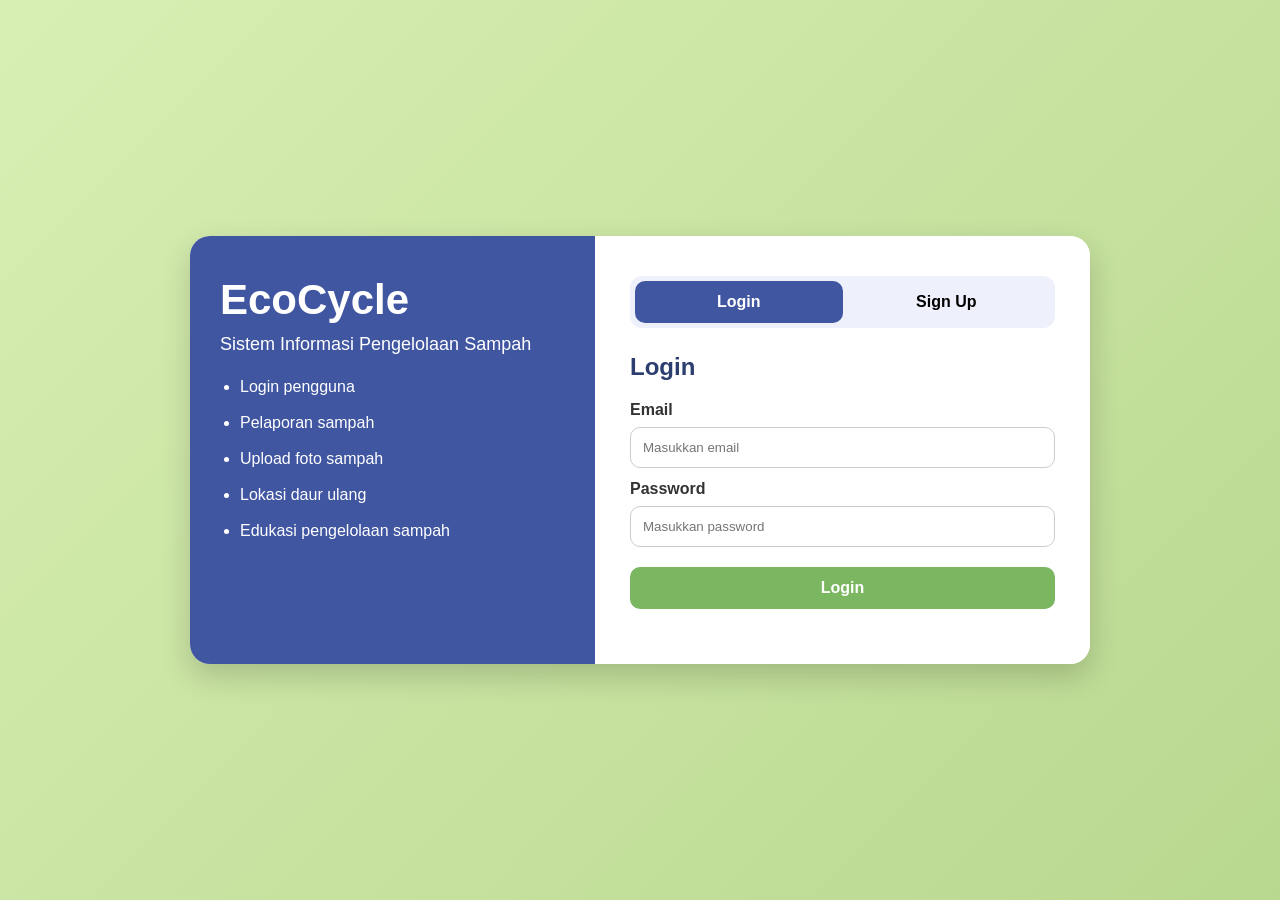
==== dashboard.html @ 8ff400cf "First Upload" ====
<!DOCTYPE html>
<html lang="id">
<head>
  <meta charset="UTF-8">
  <meta name="viewport" content="width=device-width, initial-scale=1.0">
  <title>Dashboard EcoCycle</title>
  <style>
    * {
      margin: 0;
      padding: 0;
      box-sizing: border-box;
      font-family: Arial, sans-serif;
    }

    body {
      min-height: 100vh;
      background: linear-gradient(135deg, #d8efb3, #b9d88f);
      display: flex;
      justify-content: center;
      align-items: center;
      padding: 20px;
    }

    .box {
      width: 700px;
      max-width: 100%;
      background: white;
      border-radius: 18px;
      padding: 35px;
      box-shadow: 0 12px 30px rgba(0, 0, 0, 0.18);
    }

    h1 {
      color: #4056a1;
      margin-bottom: 15px;
    }

    p {
      margin-bottom: 12px;
      font-size: 16px;
    }

    .logout-btn {
      margin-top: 20px;
      padding: 12px 18px;
      border: none;
      background: #dc2626;
      color: white;
      border-radius: 10px;
      cursor: pointer;
      font-weight: bold;
    }

    .logout-btn:hover {
      background: #b91c1c;
    }
  </style>
</head>
<body>
  <div class="box">
    <h1>Dashboard EcoCycle</h1>
    <p id="userText"></p>
    <p>Selamat datang di website pengelolaan sampah.</p>
    <button class="logout-btn" onclick="logout()">Logout</button>
  </div>

  <script>
    let user = JSON.parse(localStorage.getItem("currentUser"));

    if (!user) {
      window.location = "index.html";
    } else {
      document.getElementById("userText").innerHTML = "Halo, " + user.name;
    }

    function logout() {
      localStorage.removeItem("currentUser");
      window.location = "index.html";
    }
  </script>
</body>
</html>
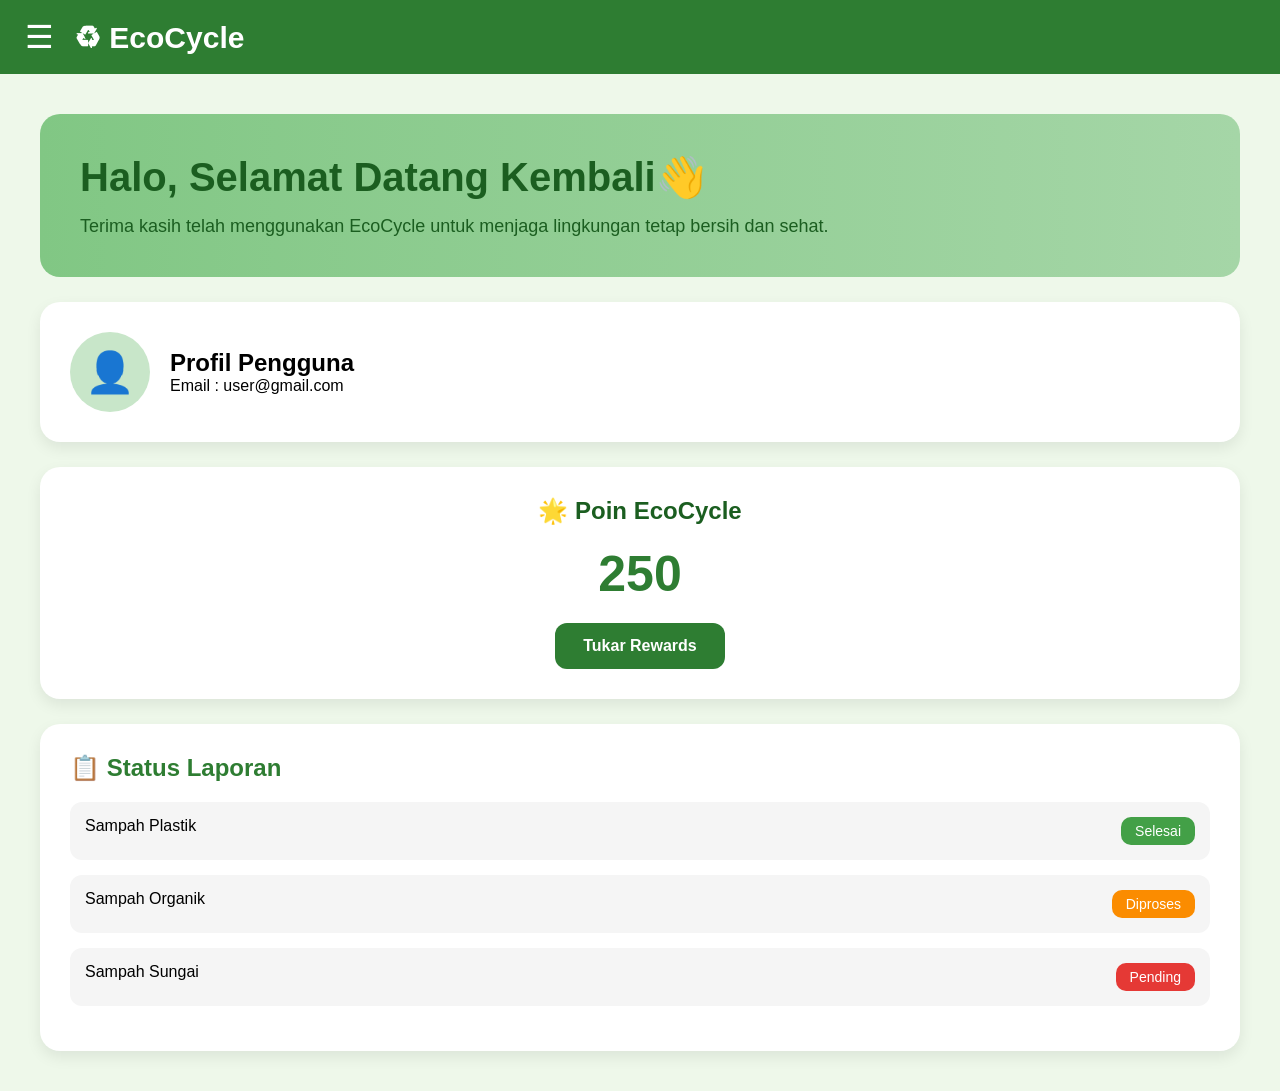
==== commit f1445384: "Progress 2 18 Mei 2026" ====
--- a/dashboard.html
+++ b/dashboard.html
@@ -3,80 +3,84 @@
 <head>
   <meta charset="UTF-8">
   <meta name="viewport" content="width=device-width, initial-scale=1.0">
-  <title>Dashboard EcoCycle</title>
-  <style>
-    * {
-      margin: 0;
-      padding: 0;
-      box-sizing: border-box;
-      font-family: Arial, sans-serif;
-    }
+  <title>EcoCycle Dashboard</title>
+  <link rel="stylesheet" href="style.css">
+</head>
 
-    body {
-      min-height: 100vh;
-      background: linear-gradient(135deg, #d8efb3, #b9d88f);
-      display: flex;
-      justify-content: center;
-      align-items: center;
-      padding: 20px;
-    }
+<body class="dashboard-body">
+  <nav class="navbar">
+    <div class="left-navbar">
+      <div class="menu-toggle" id="menuToggle">☰</div>
+      <div class="logo">♻ EcoCycle</div>
+    </div>
+  </nav>
 
-    .box {
-      width: 700px;
-      max-width: 100%;
-      background: white;
-      border-radius: 18px;
-      padding: 35px;
-      box-shadow: 0 12px 30px rgba(0, 0, 0, 0.18);
-    }
+  <ul class="nav-menu" id="navMenu">
+    <li>
+      <a href="#">🏠 Home</a>
+    </li>
+    <li>
+      <a href="#">🗑 Lapor Sampah</a>
+    </li>
+    <li>
+      <a href="#">📚 Edukasi Cara Memilah Sampah</a>
+    </li>
+    <li>
+      <a href="#">📍 Lokasi Daur Ulang</a>
+    </li>
+    <li>
+      <a href="index.html">🚪 Logout</a>
+    </li>
+  </ul>
 
-    h1 {
-      color: #4056a1;
-      margin-bottom: 15px;
-    }
+  <section class="dashboard-container">
+    <div class="welcome-card">
+      <h1>Halo, Selamat Datang Kembali👋</h1>
+      <p>Terima kasih telah menggunakan EcoCycle untuk menjaga lingkungan tetap bersih dan sehat.</p>
+    </div>
 
-    p {
-      margin-bottom: 12px;
-      font-size: 16px;
-    }
+    <div class="profile-card">
+      <div class="profile-left">
+        <div class="profile-image">👤</div>
+        <div>
+          <h2>Profil Pengguna</h2>
+          <p>Email : user@gmail.com</p>
+        </div>
+      </div>
+    </div>
 
-    .logout-btn {
-      margin-top: 20px;
-      padding: 12px 18px;
-      border: none;
-      background: #dc2626;
-      color: white;
-      border-radius: 10px;
-      cursor: pointer;
-      font-weight: bold;
-    }
+    <div class="point-card">
+      <h2>🌟 Poin EcoCycle</h2>
+      <h1>250</h1>
+      <button>Tukar Rewards</button>
+    </div>
 
-    .logout-btn:hover {
-      background: #b91c1c;
-    }
-  </style>
-</head>
-<body>
-  <div class="box">
-    <h1>Dashboard EcoCycle</h1>
-    <p id="userText"></p>
-    <p>Selamat datang di website pengelolaan sampah.</p>
-    <button class="logout-btn" onclick="logout()">Logout</button>
-  </div>
+    <div class="status-card">
+      <h2>📋 Status Laporan</h2>
+      <div class="status-item">
+        <span>Sampah Plastik</span>
+        <span class="status selesai">Selesai</span>
+      </div>
+
+      <div class="status-item">
+        <span>Sampah Organik</span>
+        <span class="status proses">Diproses</span>
+      </div>
+
+      <div class="status-item">
+        <span>Sampah Sungai</span>
+        <span class="status pending">Pending</span>
+      </div>
+    </div>
+  </section>
 
   <script>
-    let user = JSON.parse(localStorage.getItem("currentUser"));
+    let menuToggle = document.getElementById("menuToggle");
+    let navMenu = document.getElementById("navMenu");
+    menuToggle.onclick = function () {
+      navMenu.classList.toggle("show");
+    };
+  </script>
 
-    if (!user) {
-      window.location = "index.html";
-    } else {
-      document.getElementById("userText").innerHTML = "Halo, " + user.name;
-    }
-
-    function logout() {
-      localStorage.removeItem("currentUser");
-      window.location = "index.html";
-    }
-  </script>
 </body>
-</html>
+</html>
--- a/style.css
+++ b/style.css
@@ -0,0 +1,339 @@
+* {
+  margin: 0;
+  padding: 0;
+  box-sizing: border-box;
+  font-family: Arial, sans-serif;
+}
+
+body {
+  min-height: 100vh;
+  background: linear-gradient(135deg, #d8efb3, #b9d88f);
+  display: flex;
+  justify-content: center;
+  align-items: center;
+  padding: 20px;
+}
+
+.container {
+  width: 900px;
+  max-width: 100%;
+  background: white;
+  border-radius: 20px;
+  overflow: hidden;
+  display: flex;
+  box-shadow: 0 12px 30px rgba(0, 0, 0, 0.18);
+}
+
+.option-left {
+  width: 45%;
+  background: #2e7d32;
+  color: white;
+  padding: 40px 30px;
+}
+
+.option-left h1 {
+  font-size: 42px;
+  margin-bottom: 10px;
+}
+
+.option-left p {
+  margin-bottom: 20px;
+  font-size: 18px;
+}
+
+.option-left ul {
+  padding-left: 20px;
+}
+
+.option-left ul li {
+  margin-bottom: 12px;
+  line-height: 1.5;
+}
+
+.option-right {
+  width: 55%;
+  padding: 40px 35px;
+  background: white;
+}
+
+.tab-menu {
+  display: flex;
+  margin-bottom: 25px;
+  background: #eef1fb;
+  border-radius: 12px;
+  padding: 5px;
+}
+
+.tab-menu button {
+  flex: 1;
+  padding: 12px;
+  border: none;
+  background: transparent;
+  cursor: pointer;
+  border-radius: 10px;
+  font-size: 16px;
+  font-weight: bold;
+}
+
+.tab-menu button.active {
+  background: #2e7d32;
+  color: white;
+}
+
+.form {
+  display: none;
+}
+
+.form.active {
+  display: block;
+}
+
+.form h2 {
+  margin-bottom: 20px;
+  color: #1b5e20;
+}
+
+.form label {
+  display: block;
+  margin-bottom: 8px;
+  margin-top: 12px;
+  font-weight: bold;
+  color: #333;
+}
+
+.form input {
+  width: 100%;
+  padding: 12px;
+  border: 1px solid #ccc;
+  border-radius: 10px;
+  outline: none;
+}
+
+.form input:focus {
+  border-color: #2e7d32;
+}
+
+.submit-btn {
+  width: 100%;
+  margin-top: 20px;
+  padding: 12px;
+  border: none;
+  background: #43a047;
+  color: white;
+  font-size: 16px;
+  font-weight: bold;
+  border-radius: 10px;
+  cursor: pointer;
+}
+
+.submit-btn:hover {
+  background: #2e7d32;
+}
+
+#loginMessage,
+#signupMessage {
+  margin-top: 15px;
+  font-size: 14px;
+  font-weight: bold;
+}
+
+.dashboard-body {
+  background: #eef8ea;
+  display: block;
+  padding: 0;
+}
+
+.navbar {
+  background: #2e7d32;
+  padding: 18px 25px;
+  color: white;
+}
+
+.left-navbar {
+  display: flex;
+  align-items: center;
+  gap: 20px;
+}
+
+.logo {
+  font-size: 30px;
+  font-weight: bold;
+}
+
+.menu-toggle {
+  font-size: 32px;
+  cursor: pointer;
+}
+
+.nav-menu {
+  position: fixed;
+  top: 0;
+  left: -300px;
+  width: 260px;
+  height: 100%;
+  background: white;
+  list-style: none;
+  padding-top: 80px;
+  transition: 0.3s;
+  box-shadow: 4px 0 15px rgba(0,0,0,0.15);
+}
+
+.nav-menu.show {
+  left: 0;
+}
+
+.nav-menu li {
+  border-bottom: 1px solid #eee;
+}
+
+.nav-menu li a {
+  display: block;
+  padding: 20px;
+  text-decoration: none;
+  color: #2e7d32;
+  font-weight: bold;
+  transition: 0.3s;
+}
+
+.nav-menu li a:hover {
+  background: #e8f5e9;
+  padding-left: 28px;
+}
+
+.dashboard-container {
+  padding: 40px;
+  display: grid;
+  gap: 25px;
+}
+
+.welcome-card {
+  background: linear-gradient(to right, #81c784, #a5d6a7);
+  padding: 40px;
+  border-radius: 20px;
+  color: #1b5e20;
+}
+
+.welcome-card h1 {
+  font-size: 40px;
+  margin-bottom: 15px;
+}
+
+.welcome-card p {
+  font-size: 18px;
+}
+
+.profile-card {
+  background: white;
+  padding: 30px;
+  border-radius: 20px;
+  box-shadow: 0 6px 15px rgba(0,0,0,0.08);
+}
+
+.profile-left {
+  display: flex;
+  align-items: center;
+  gap: 20px;
+}
+
+.profile-image {
+  width: 80px;
+  height: 80px;
+  background: #c8e6c9;
+  border-radius: 50%;
+  display: flex;
+  justify-content: center;
+  align-items: center;
+  font-size: 40px;
+}
+
+.point-card {
+  background: white;
+  padding: 30px;
+  border-radius: 20px;
+  text-align: center;
+  box-shadow: 0 6px 15px rgba(0,0,0,0.08);
+}
+
+.point-card h2 {
+  color: #1b5e20;
+}
+
+.point-card h1 {
+  font-size: 50px;
+  color: #2e7d32;
+  margin: 20px 0;
+}
+
+.point-card button {
+  padding: 14px 28px;
+  border: none;
+  background: #2e7d32;
+  color: white;
+  border-radius: 12px;
+  font-size: 16px;
+  font-weight: bold;
+  cursor: pointer;
+}
+
+.point-card button:hover {
+  background: #1b5e20;
+}
+
+.status-card {
+  background: white;
+  padding: 30px;
+  border-radius: 20px;
+  box-shadow: 0 6px 15px rgba(0,0,0,0.08);
+}
+
+.status-card h2 {
+  margin-bottom: 20px;
+  color: #2e7d32;
+}
+
+.status-item {
+  display: flex;
+  justify-content: space-between;
+  margin-bottom: 15px;
+  padding: 15px;
+  background: #f5f5f5;
+  border-radius: 12px;
+}
+
+.status {
+  padding: 6px 14px;
+  border-radius: 10px;
+  color: white;
+  font-size: 14px;
+}
+
+.selesai {
+  background: #43a047;
+}
+
+.proses {
+  background: #fb8c00;
+}
+
+.pending {
+  background: #e53935;
+}
+
+@media (max-width: 768px) {
+  .container {
+    flex-direction: column;
+  }
+
+  .option-left,
+  .option-right {
+    width: 100%;
+  }
+
+  .dashboard-container {
+    padding: 20px;
+  }
+
+  .welcome-card h1 {
+    font-size: 30px;
+  }
+}
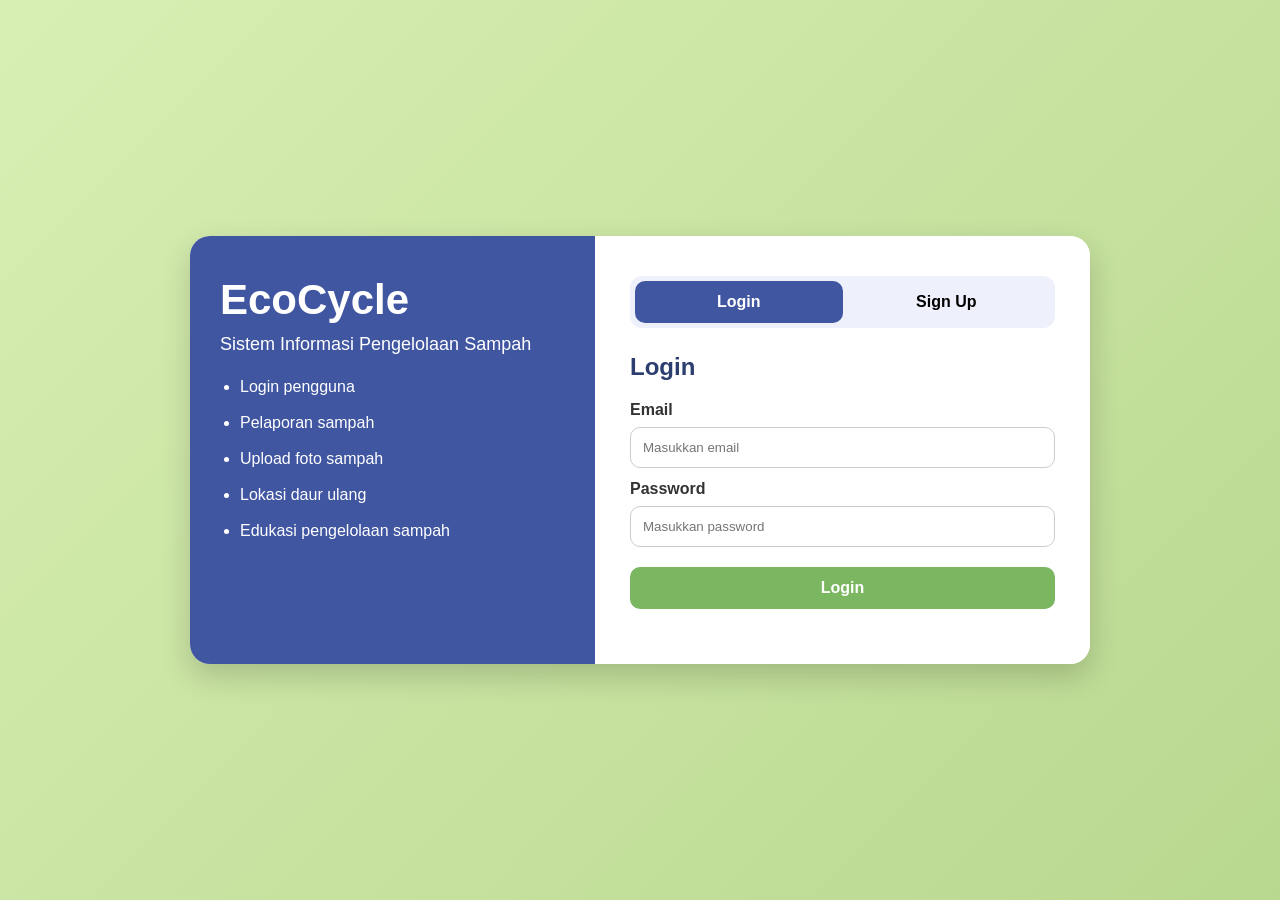
==== commit 5bbe1da5: "Progres 1 minggu, 15 Mei 2026" ====
--- a/dashboard.html
+++ b/dashboard.html
@@ -3,84 +3,80 @@
 <head>
   <meta charset="UTF-8">
   <meta name="viewport" content="width=device-width, initial-scale=1.0">
-  <title>EcoCycle Dashboard</title>
-  <link rel="stylesheet" href="style.css">
+  <title>Dashboard EcoCycle</title>
+  <style>
+    * {
+      margin: 0;
+      padding: 0;
+      box-sizing: border-box;
+      font-family: Arial, sans-serif;
+    }
+
+    body {
+      min-height: 100vh;
+      background: linear-gradient(135deg, #d8efb3, #b9d88f);
+      display: flex;
+      justify-content: center;
+      align-items: center;
+      padding: 20px;
+    }
+
+    .box {
+      width: 700px;
+      max-width: 100%;
+      background: white;
+      border-radius: 18px;
+      padding: 35px;
+      box-shadow: 0 12px 30px rgba(0, 0, 0, 0.18);
+    }
+
+    h1 {
+      color: #4056a1;
+      margin-bottom: 15px;
+    }
+
+    p {
+      margin-bottom: 12px;
+      font-size: 16px;
+    }
+
+    .logout-btn {
+      margin-top: 20px;
+      padding: 12px 18px;
+      border: none;
+      background: #dc2626;
+      color: white;
+      border-radius: 10px;
+      cursor: pointer;
+      font-weight: bold;
+    }
+
+    .logout-btn:hover {
+      background: #b91c1c;
+    }
+  </style>
 </head>
-
-<body class="dashboard-body">
-  <nav class="navbar">
-    <div class="left-navbar">
-      <div class="menu-toggle" id="menuToggle">☰</div>
-      <div class="logo">♻ EcoCycle</div>
-    </div>
-  </nav>
-
-  <ul class="nav-menu" id="navMenu">
-    <li>
-      <a href="#">🏠 Home</a>
-    </li>
-    <li>
-      <a href="#">🗑 Lapor Sampah</a>
-    </li>
-    <li>
-      <a href="#">📚 Edukasi Cara Memilah Sampah</a>
-    </li>
-    <li>
-      <a href="#">📍 Lokasi Daur Ulang</a>
-    </li>
-    <li>
-      <a href="index.html">🚪 Logout</a>
-    </li>
-  </ul>
-
-  <section class="dashboard-container">
-    <div class="welcome-card">
-      <h1>Halo, Selamat Datang Kembali👋</h1>
-      <p>Terima kasih telah menggunakan EcoCycle untuk menjaga lingkungan tetap bersih dan sehat.</p>
-    </div>
-
-    <div class="profile-card">
-      <div class="profile-left">
-        <div class="profile-image">👤</div>
-        <div>
-          <h2>Profil Pengguna</h2>
-          <p>Email : user@gmail.com</p>
-        </div>
-      </div>
-    </div>
-
-    <div class="point-card">
-      <h2>🌟 Poin EcoCycle</h2>
-      <h1>250</h1>
-      <button>Tukar Rewards</button>
-    </div>
-
-    <div class="status-card">
-      <h2>📋 Status Laporan</h2>
-      <div class="status-item">
-        <span>Sampah Plastik</span>
-        <span class="status selesai">Selesai</span>
-      </div>
-
-      <div class="status-item">
-        <span>Sampah Organik</span>
-        <span class="status proses">Diproses</span>
-      </div>
-
-      <div class="status-item">
-        <span>Sampah Sungai</span>
-        <span class="status pending">Pending</span>
-      </div>
-    </div>
-  </section>
+<body>
+  <div class="box">
+    <h1>Dashboard EcoCycle</h1>
+    <p id="userText"></p>
+    <p>Selamat datang di website pengelolaan sampah.</p>
+    <button class="logout-btn" onclick="logout()">Logout</button>
+  </div>
 
   <script>
-    let menuToggle = document.getElementById("menuToggle");
-    let navMenu = document.getElementById("navMenu");
-    menuToggle.onclick = function () {
-      navMenu.classList.toggle("show");
-    };
+    let user = JSON.parse(localStorage.getItem("currentUser"));
+
+    if (!user) {
+      window.location = "index.html";
+    } else {
+      document.getElementById("userText").innerHTML = "Halo, " + user.name;
+    }
+
+    function logout() {
+      localStorage.removeItem("currentUser");
+      window.location = "index.html";
+    }
   </script>
-
 </body>
-</html>+</html>
